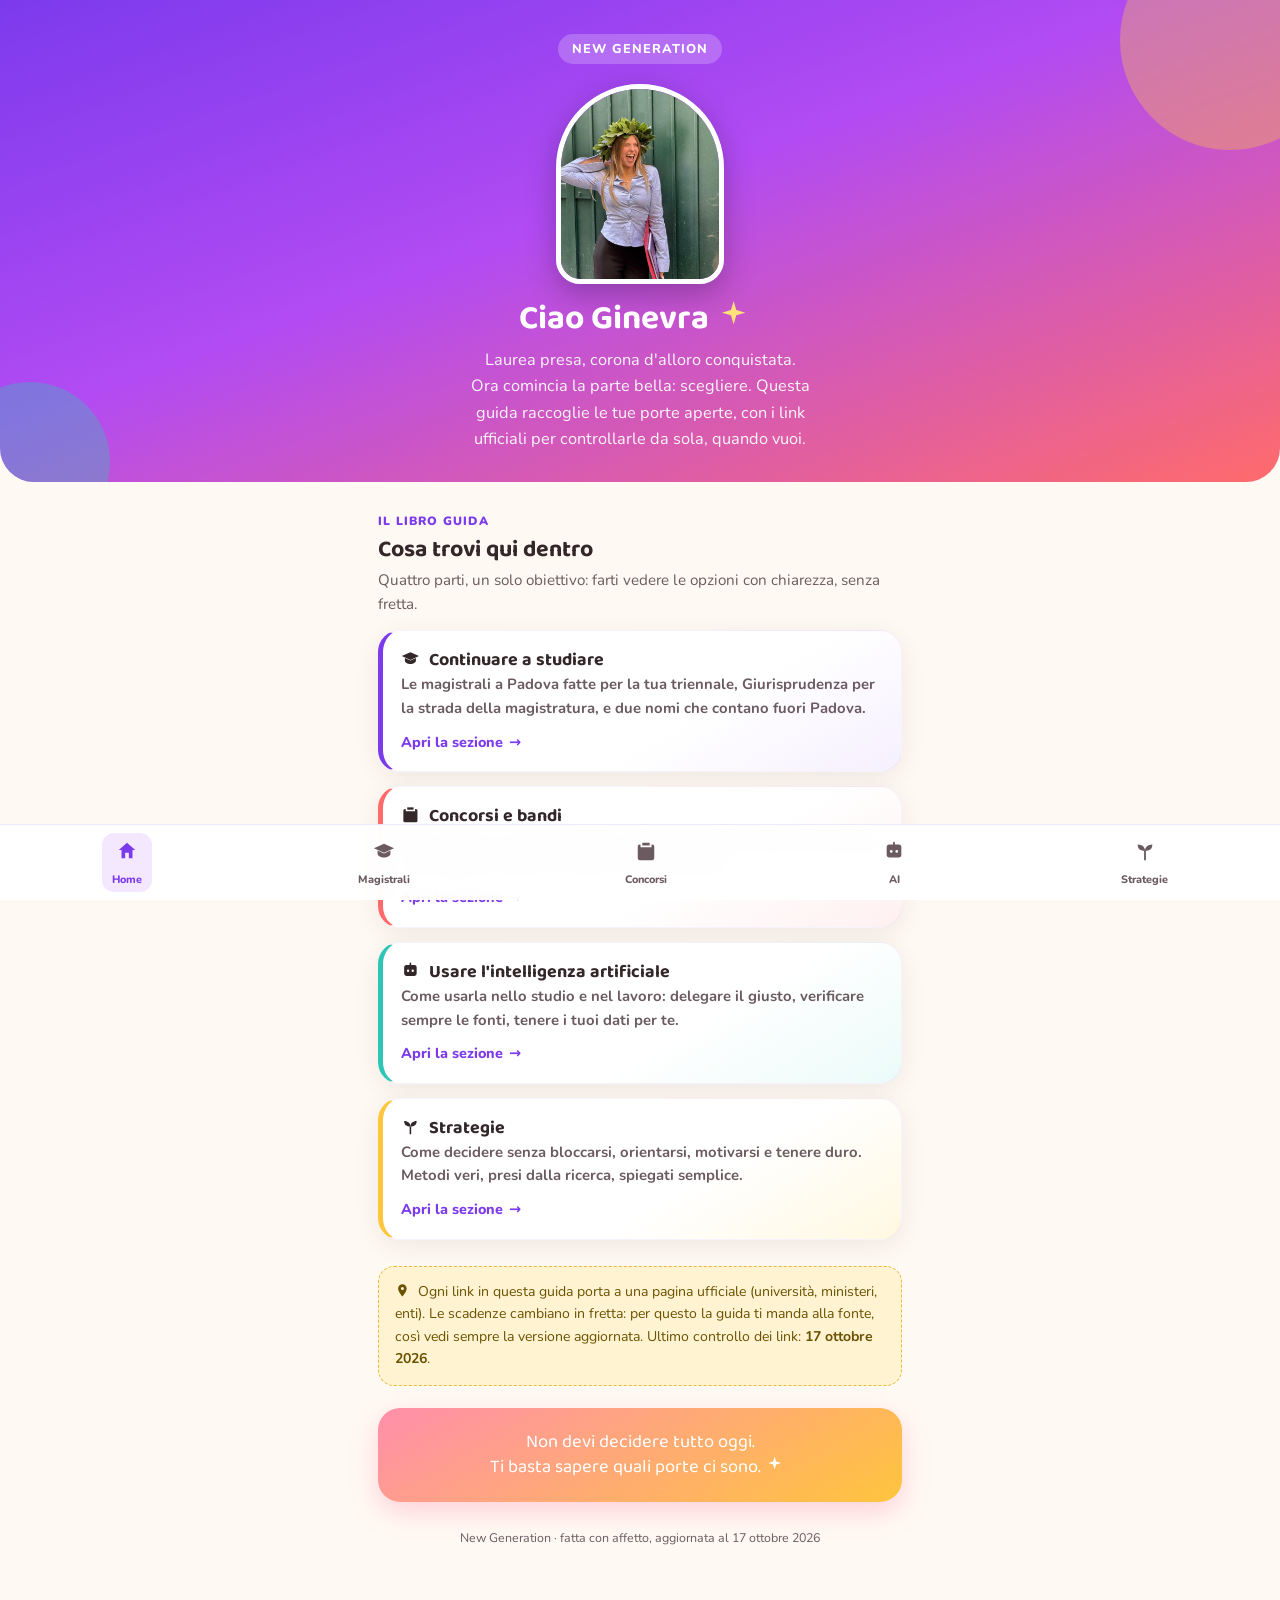
==== index.html @ cd8d8de3 "New Generation: libro guida per Ginevra (6 pagine, foto, audio pensiero di papà)" ====
<!DOCTYPE html>
<html lang="it">
<head>
<meta charset="UTF-8">
<meta name="viewport" content="width=device-width, initial-scale=1.0">
<title>New Generation · La guida di Ginevra</title>
<link rel="preconnect" href="https://fonts.googleapis.com">
<link rel="preconnect" href="https://fonts.gstatic.com" crossorigin>
<link href="https://fonts.googleapis.com/css2?family=Baloo+2:wght@600;700;800&family=Nunito:wght@400;700;800;900&display=swap" rel="stylesheet">
<link rel="stylesheet" href="styles.css">
</head>
<body>

<header class="hero">
  <span class="badge">New Generation</span>
  <img class="hero-photo" src="assets/ginevra.jpg" alt="Ginevra con la corona d'alloro il giorno della laurea">
  <h1>Ciao Ginevra <svg class="ic" viewBox="0 0 24 24" fill="currentColor" aria-hidden="true"><path d="M12 2l1.8 6.2L20 10l-6.2 1.8L12 18l-1.8-6.2L4 10l6.2-1.8z"/></svg></h1>
  <p>Laurea presa, corona d'alloro conquistata. Ora comincia la parte bella: scegliere. Questa guida raccoglie le tue porte aperte, con i link ufficiali per controllarle da sola, quando vuoi.</p>
</header>

<main class="wrap">

  <section>
    <span class="kicker">Il libro guida</span>
    <h2 class="sec-title">Cosa trovi qui dentro</h2>
    <p class="sec-sub">Quattro parti, un solo obiettivo: farti vedere le opzioni con chiarezza, senza fretta.</p>

    <a class="card accent" href="magistrali.html" style="display:block;text-decoration:none;color:inherit">
      <h3><svg class="ic" viewBox="0 0 24 24" fill="currentColor" aria-hidden="true"><path d="M12 4L1 9l11 5 11-5-11-5z"/><path d="M5 11.5v3.7c0 1.9 3.4 3.8 7 3.8s7-1.9 7-3.8v-3.7l-7 3.2-7-3.2z"/></svg> Continuare a studiare</h3>
      <p>Le magistrali a Padova fatte per la tua triennale, Giurisprudenza per la strada della magistratura, e due nomi che contano fuori Padova.</p>
      <span class="cta">Apri la sezione</span>
    </a>

    <a class="card accent-coral" href="bandi.html" style="display:block;text-decoration:none;color:inherit">
      <h3><svg class="ic" viewBox="0 0 24 24" fill="currentColor" aria-hidden="true"><path d="M8 3h8v3H8z"/><path d="M6 5H5a2 2 0 00-2 2v13a2 2 0 002 2h14a2 2 0 002-2V7a2 2 0 00-2-2h-1v3H6V5z"/></svg> Concorsi e bandi</h3>
      <p>Dove escono i concorsi pubblici, divisi per gruppi: Stato, enti vicino a casa, agenzie, banche, Europa e multinazionali.</p>
      <span class="cta">Apri la sezione</span>
    </a>

    <a class="card accent-teal" href="ai.html" style="display:block;text-decoration:none;color:inherit">
      <h3><svg class="ic" viewBox="0 0 24 24" fill="currentColor" aria-hidden="true"><path d="M12 2a1 1 0 011 1v2h4a3 3 0 013 3v8a3 3 0 01-3 3H7a3 3 0 01-3-3V8a3 3 0 013-3h4V3a1 1 0 011-1zM9 11a1.5 1.5 0 100 3 1.5 1.5 0 000-3zm6 0a1.5 1.5 0 100 3 1.5 1.5 0 000-3zM9 16h6v2H9z"/></svg> Usare l'intelligenza artificiale</h3>
      <p>Come usarla nello studio e nel lavoro: delegare il giusto, verificare sempre le fonti, tenere i tuoi dati per te.</p>
      <span class="cta">Apri la sezione</span>
    </a>

    <a class="card accent-sunny" href="strategie.html" style="display:block;text-decoration:none;color:inherit">
      <h3><svg class="ic" viewBox="0 0 24 24" fill="currentColor" aria-hidden="true"><path d="M11 12h2v10h-2z"/><path d="M12 12C12 8 9 5 4 5c0 5 3 7 8 7z"/><path d="M12 12c0-4 3-7 8-7 0 5-3 7-8 7z"/></svg> Strategie</h3>
      <p>Come decidere senza bloccarsi, orientarsi, motivarsi e tenere duro. Metodi veri, presi dalla ricerca, spiegati semplice.</p>
      <span class="cta">Apri la sezione</span>
    </a>
  </section>

  <div class="note">
    <svg class="ic" viewBox="0 0 24 24" fill="currentColor" aria-hidden="true"><path d="M12 2a7 7 0 017 7c0 5-7 13-7 13S5 14 5 9a7 7 0 017-7zm0 9.5A2.5 2.5 0 1012 6.5a2.5 2.5 0 000 5z"/></svg> Ogni link in questa guida porta a una pagina ufficiale (università, ministeri, enti). Le scadenze cambiano in fretta: per questo la guida ti manda alla fonte, così vedi sempre la versione aggiornata. Ultimo controllo dei link: <b>17 ottobre 2026</b>.
  </div>

  <div class="warmstrip">
    <p>Non devi decidere tutto oggi.<br>Ti basta sapere quali porte ci sono. <svg class="ic" viewBox="0 0 24 24" fill="currentColor" aria-hidden="true"><path d="M12 2l1.8 6.2L20 10l-6.2 1.8L12 18l-1.8-6.2L4 10l6.2-1.8z"/></svg></p>
  </div>

  <p class="foot">New Generation · fatta con affetto, aggiornata al 17 ottobre 2026</p>
</main>

<nav class="tabbar">
  <a href="index.html" class="active"><span class="ico"><svg class="ic navic" viewBox="0 0 24 24" fill="currentColor" aria-hidden="true"><path d="M12 3l9 8h-3v9h-4v-6h-4v6H6v-9H3z"/></svg></span>Home</a>
  <a href="magistrali.html"><span class="ico"><svg class="ic navic" viewBox="0 0 24 24" fill="currentColor" aria-hidden="true"><path d="M12 4L1 9l11 5 11-5-11-5z"/><path d="M5 11.5v3.7c0 1.9 3.4 3.8 7 3.8s7-1.9 7-3.8v-3.7l-7 3.2-7-3.2z"/></svg></span>Magistrali</a>
  <a href="bandi.html"><span class="ico"><svg class="ic navic" viewBox="0 0 24 24" fill="currentColor" aria-hidden="true"><path d="M8 3h8v3H8z"/><path d="M6 5H5a2 2 0 00-2 2v13a2 2 0 002 2h14a2 2 0 002-2V7a2 2 0 00-2-2h-1v3H6V5z"/></svg></span>Concorsi</a>
  <a href="ai.html"><span class="ico"><svg class="ic navic" viewBox="0 0 24 24" fill="currentColor" aria-hidden="true"><path d="M12 2a1 1 0 011 1v2h4a3 3 0 013 3v8a3 3 0 01-3 3H7a3 3 0 01-3-3V8a3 3 0 013-3h4V3a1 1 0 011-1zM9 11a1.5 1.5 0 100 3 1.5 1.5 0 000-3zm6 0a1.5 1.5 0 100 3 1.5 1.5 0 000-3zM9 16h6v2H9z"/></svg></span>AI</a>
  <a href="strategie.html"><span class="ico"><svg class="ic navic" viewBox="0 0 24 24" fill="currentColor" aria-hidden="true"><path d="M11 12h2v10h-2z"/><path d="M12 12C12 8 9 5 4 5c0 5 3 7 8 7z"/><path d="M12 12c0-4 3-7 8-7 0 5-3 7-8 7z"/></svg></span>Strategie</a>
</nav>

</body>
</html>
---- styles.css ----
:root{
  --cream:#FFF9F3;
  --ink:#33272A;
  --ink-soft:#6B5B60;
  --violet:#7C3AED;
  --violet-deep:#5B21B6;
  --coral:#FF6B6B;
  --sunny:#FFC53D;
  --teal:#2EC4B6;
  --pink:#FF8FAB;
  --card:#FFFFFF;
  --radius:22px;
  --shadow:0 6px 24px rgba(51,39,42,.08);
}
*{box-sizing:border-box;margin:0;padding:0}
html{scroll-behavior:smooth}
body{
  font-family:'Nunito',system-ui,-apple-system,sans-serif;
  background:var(--cream);
  color:var(--ink);
  line-height:1.6;
  padding-bottom:84px;
}
h1,h2,h3,.font-display{font-family:'Baloo 2','Nunito',system-ui,sans-serif;line-height:1.15}
a{color:var(--violet);text-decoration:none;font-weight:700}
.wrap{max-width:560px;margin:0 auto;padding:0 18px}

/* ---------- hero ---------- */
.hero{
  background:linear-gradient(160deg,#7C3AED 0%,#B24BF3 45%,#FF6B6B 100%);
  border-radius:0 0 34px 34px;
  padding:34px 18px 30px;
  text-align:center;
  color:#fff;
  position:relative;
  overflow:hidden;
}
.hero::before{content:"";position:absolute;width:220px;height:220px;border-radius:50%;background:rgba(255,197,61,.35);top:-70px;right:-60px}
.hero::after{content:"";position:absolute;width:160px;height:160px;border-radius:50%;background:rgba(46,196,182,.35);bottom:-60px;left:-50px}
.hero .badge{
  display:inline-block;background:rgba(255,255,255,.22);backdrop-filter:blur(4px);
  padding:5px 14px;border-radius:999px;font-size:.8rem;font-weight:800;letter-spacing:.08em;text-transform:uppercase;
}
.hero-photo{
  width:168px;height:200px;object-fit:cover;object-position:center 20%;
  border-radius:90px 90px 26px 26px;
  border:5px solid #fff;box-shadow:0 10px 30px rgba(0,0,0,.25);
  margin:20px auto 14px;display:block;position:relative;z-index:2;
}
.hero h1{font-size:2.1rem;position:relative;z-index:2}
.hero p{position:relative;z-index:2;opacity:.95;max-width:340px;margin:8px auto 0;font-size:1.02rem}

/* ---------- generic ---------- */
.page-head{
  background:linear-gradient(160deg,#7C3AED 0%,#B24BF3 55%,#FF8FAB 100%);
  border-radius:0 0 34px 34px;padding:30px 18px 26px;color:#fff;text-align:center;
}
.page-head h1{font-size:1.8rem}
.page-head p{opacity:.95;max-width:360px;margin:8px auto 0}
section{margin:26px 0}
.kicker{
  display:inline-block;font-size:.75rem;font-weight:900;letter-spacing:.1em;text-transform:uppercase;
  color:var(--violet);margin-bottom:6px;
}
h2.sec-title{font-size:1.45rem;margin-bottom:4px}
.sec-sub{color:var(--ink-soft);font-size:.95rem;margin-bottom:14px}

.card{
  background:var(--card);border-radius:var(--radius);box-shadow:var(--shadow);
  padding:18px 18px 16px;margin-bottom:14px;border:1px solid rgba(124,58,237,.06);
}
.card h3{font-size:1.12rem;margin-bottom:2px}
.card .tags{margin:6px 0 8px}
.tag{
  display:inline-block;font-size:.72rem;font-weight:800;padding:3px 10px;border-radius:999px;margin:0 5px 5px 0;
  background:#F3E8FF;color:var(--violet-deep);
}
.tag.green{background:#D9F7F4;color:#0E7C72}
.tag.yellow{background:#FFF3D1;color:#946200}
.tag.red{background:#FFE4E6;color:#C2334D}
.card p{font-size:.93rem;color:var(--ink-soft)}
.card .cta{
  display:inline-flex;align-items:center;gap:6px;margin-top:10px;
  font-size:.9rem;font-weight:800;color:var(--violet);
}
.card .cta::after{content:"→"}
.card.accent{background:linear-gradient(150deg,#fff 60%,#F6F0FF 100%);border-left:5px solid var(--violet)}
.card.accent-coral{background:linear-gradient(150deg,#fff 60%,#FFF0F0 100%);border-left:5px solid var(--coral)}
.card.accent-teal{background:linear-gradient(150deg,#fff 60%,#EBFBF9 100%);border-left:5px solid var(--teal)}
.card.accent-sunny{background:linear-gradient(150deg,#fff 60%,#FFF8E1 100%);border-left:5px solid var(--sunny)}

.bigcard{
  border-radius:var(--radius);padding:22px 20px;margin-bottom:14px;color:#fff;
  background:linear-gradient(150deg,#5B21B6,#7C3AED);box-shadow:0 10px 30px rgba(124,58,237,.28);
}
.bigcard h3{font-size:1.3rem;margin-bottom:6px}
.bigcard p{opacity:.95;font-size:.95rem}
.bigcard .tags .tag{background:rgba(255,255,255,.2);color:#fff}
.bigcard a{color:var(--sunny)}
.bigcard.coral{background:linear-gradient(150deg,#F43F5E,#FF6B6B)}
.bigcard.teal{background:linear-gradient(150deg,#0E9C8F,#2EC4B6)}

.steps{counter-reset:step;margin-top:8px}
.step{display:flex;gap:12px;margin-bottom:12px;align-items:flex-start}
.step .n{
  counter-increment:step;flex:0 0 34px;height:34px;border-radius:12px;
  display:flex;align-items:center;justify-content:center;font-family:'Baloo 2';font-weight:800;
  background:#F3E8FF;color:var(--violet-deep);
}
.step .n::before{content:counter(step)}
.step p{font-size:.93rem;color:var(--ink-soft)}
.step p b{color:var(--ink)}

.note{
  background:#FFF3D1;border-radius:16px;padding:14px 16px;font-size:.88rem;color:#6B5200;
  border:1px dashed #E8B93B;margin:18px 0;
}
.warmstrip{
  background:linear-gradient(150deg,#FF8FAB,#FFC53D);border-radius:var(--radius);
  padding:22px 20px;color:#fff;text-align:center;box-shadow:0 10px 26px rgba(255,139,171,.35);margin:22px 0 8px;
}
.warmstrip p{font-family:'Baloo 2';font-size:1.15rem;line-height:1.35}
.foot{text-align:center;color:var(--ink-soft);font-size:.78rem;margin:26px 0 6px}

/* ---------- bottom nav ---------- */
.tabbar{
  position:fixed;left:0;right:0;bottom:0;z-index:50;
  background:rgba(255,255,255,.94);backdrop-filter:blur(10px);
  border-top:1px solid rgba(124,58,237,.12);
  display:flex;justify-content:space-around;padding:8px 4px calc(8px + env(safe-area-inset-bottom));
}
.tabbar a{
  display:flex;flex-direction:column;align-items:center;gap:2px;
  font-size:.68rem;font-weight:800;color:var(--ink-soft);text-decoration:none;padding:4px 10px;border-radius:12px;
}
.tabbar a .ico{font-size:1.25rem}
.tabbar a.active{color:var(--violet);background:#F3E8FF}

.ic{width:1.05em;height:1.05em;display:inline-block;vertical-align:-0.15em;margin-right:.3em}
.navic{width:22px;height:22px;margin:0}
.hero h1 .ic, .page-head h1 .ic{color:#FFE27A}
.bigcard h3 .ic{color:var(--sunny)}

.letter{
  background:#FFFDF6;border:1px solid #F0E3C0;border-radius:var(--radius);
  box-shadow:var(--shadow);padding:24px 20px;margin-bottom:14px;position:relative;
}
.letter::before{content:"";position:absolute;left:0;top:18px;bottom:18px;width:4px;border-radius:4px;background:linear-gradient(180deg,var(--coral),var(--sunny))}
.letter p{font-size:.97rem;color:#4A3F43;margin-bottom:14px}
.letter p:last-child{margin-bottom:0}
.letter .firma{font-family:'Baloo 2';font-size:1.2rem;color:var(--coral);text-align:right;margin-top:4px}
.audiocard{
  background:linear-gradient(150deg,#5B21B6,#B24BF3);border-radius:var(--radius);
  padding:18px;color:#fff;box-shadow:0 10px 26px rgba(124,58,237,.28);margin-bottom:16px;
}
.audiocard h3{font-size:1.1rem;margin-bottom:4px}
.audiocard p{opacity:.9;font-size:.88rem;margin-bottom:10px}
.audiocard audio{width:100%;border-radius:12px}
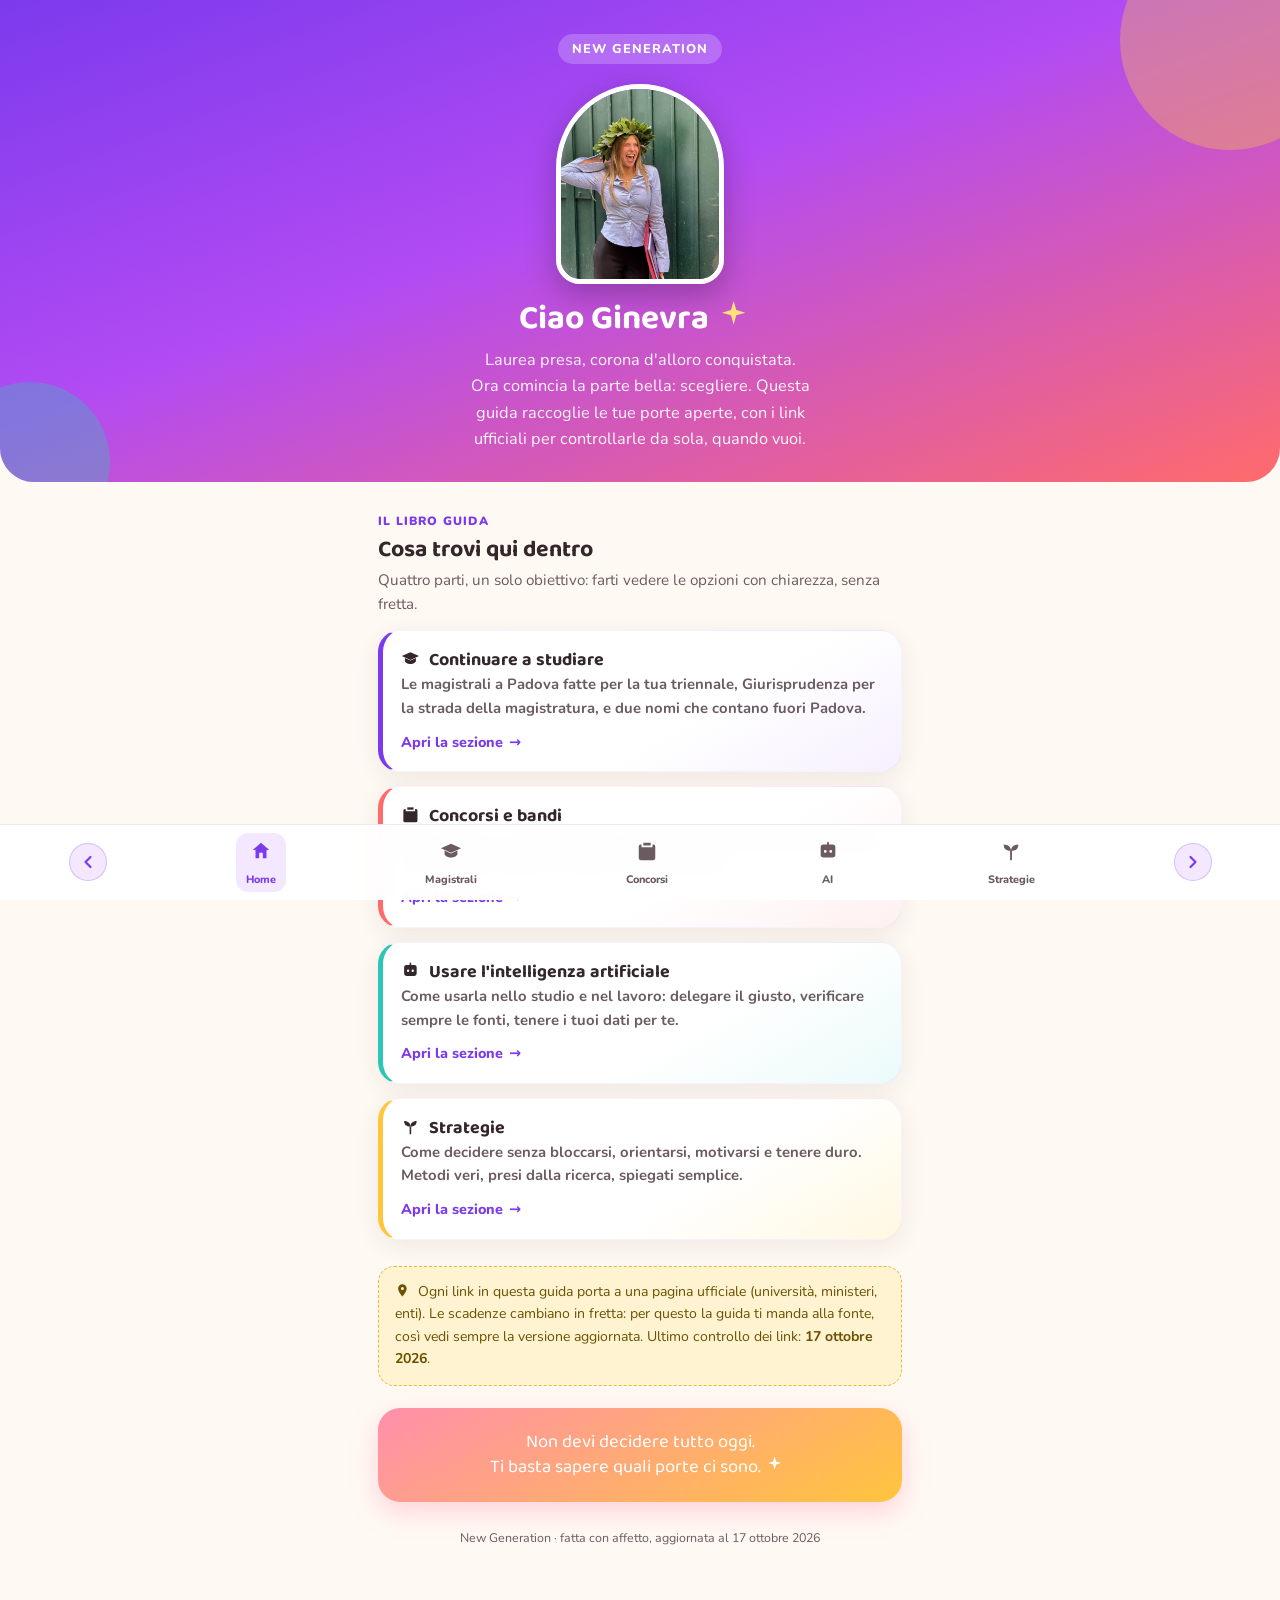
==== commit e4fd93dd: "Frecce Indietro/Avanti nella barra in basso (come forzaquotidiana, stile New Generation)" ====
--- a/index.html
+++ b/index.html
@@ -8,6 +8,7 @@
 <link rel="preconnect" href="https://fonts.gstatic.com" crossorigin>
 <link href="https://fonts.googleapis.com/css2?family=Baloo+2:wght@600;700;800&family=Nunito:wght@400;700;800;900&display=swap" rel="stylesheet">
 <link rel="stylesheet" href="styles.css">
+<script src="nav.js" defer></script>
 </head>
 <body>
 
--- a/styles.css
+++ b/styles.css
@@ -156,3 +156,12 @@
 .audiocard h3{font-size:1.1rem;margin-bottom:4px}
 .audiocard p{opacity:.9;font-size:.88rem;margin-bottom:10px}
 .audiocard audio{width:100%;border-radius:12px}
+
+/* ---------- frecce indietro/avanti (stesso sistema di forzaquotidiana, stile New Generation) ---------- */
+.tabbar .ng-navarrow{
+  flex:0 0 auto;align-self:center;width:38px;height:38px;border-radius:999px;
+  border:1px solid rgba(124,58,237,.25);background:#F3E8FF;color:var(--violet);
+  cursor:pointer;display:flex;align-items:center;justify-content:center;padding:0;font-family:inherit;
+}
+.tabbar .ng-navarrow:active{background:#E5D4FF}
+.tabbar .ng-navarrow svg{width:20px;height:20px}
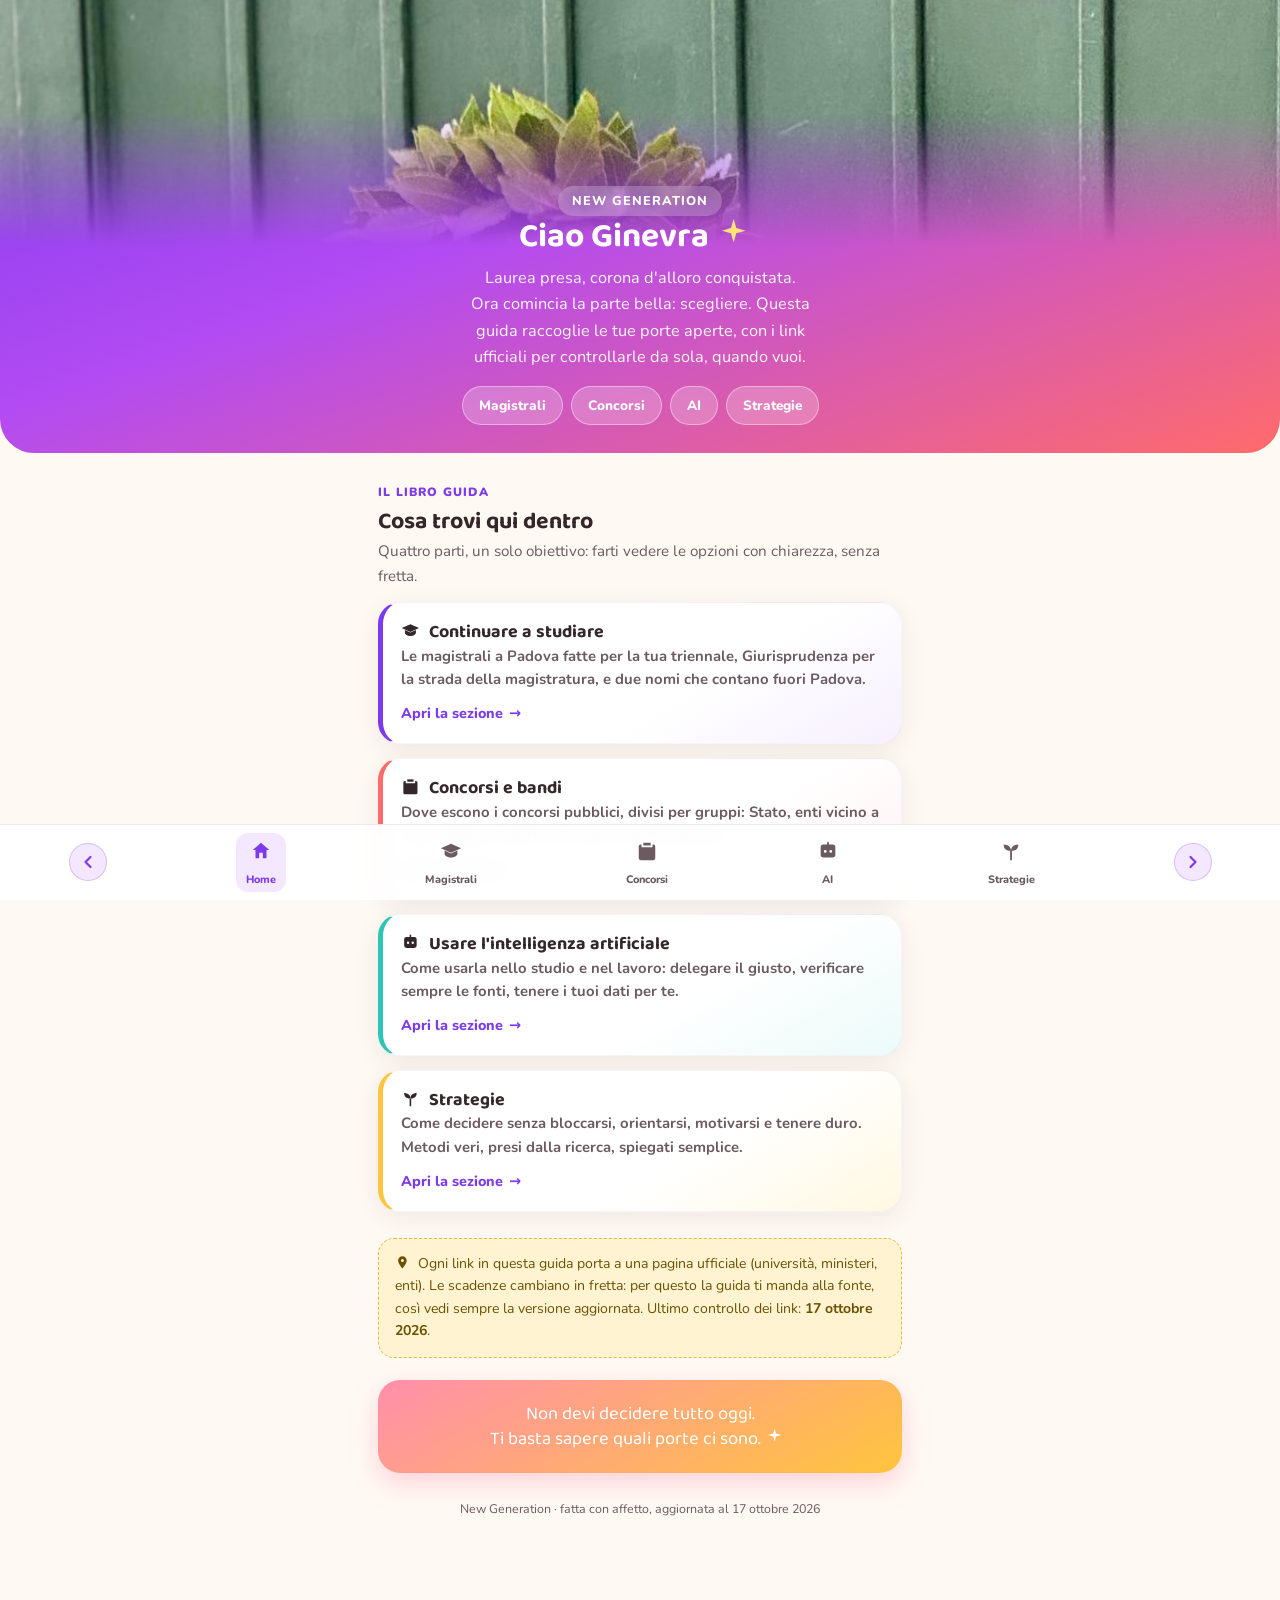
==== commit 445f4964: "Home: foto di Ginevra sfumata nel gradiente + menu diretto alle sezioni" ====
--- a/index.html
+++ b/index.html
@@ -12,11 +12,19 @@
 </head>
 <body>
 
-<header class="hero">
-  <span class="badge">New Generation</span>
+<header class="hero hero-v2">
   <img class="hero-photo" src="assets/ginevra.jpg" alt="Ginevra con la corona d'alloro il giorno della laurea">
-  <h1>Ciao Ginevra <svg class="ic" viewBox="0 0 24 24" fill="currentColor" aria-hidden="true"><path d="M12 2l1.8 6.2L20 10l-6.2 1.8L12 18l-1.8-6.2L4 10l6.2-1.8z"/></svg></h1>
-  <p>Laurea presa, corona d'alloro conquistata. Ora comincia la parte bella: scegliere. Questa guida raccoglie le tue porte aperte, con i link ufficiali per controllarle da sola, quando vuoi.</p>
+  <div class="hero-content">
+    <span class="badge">New Generation</span>
+    <h1>Ciao Ginevra <svg class="ic" viewBox="0 0 24 24" fill="currentColor" aria-hidden="true"><path d="M12 2l1.8 6.2L20 10l-6.2 1.8L12 18l-1.8-6.2L4 10l6.2-1.8z"/></svg></h1>
+    <p>Laurea presa, corona d'alloro conquistata. Ora comincia la parte bella: scegliere. Questa guida raccoglie le tue porte aperte, con i link ufficiali per controllarle da sola, quando vuoi.</p>
+    <nav class="hero-menu" aria-label="Entra nelle sezioni">
+      <a href="magistrali.html">Magistrali</a>
+      <a href="bandi.html">Concorsi</a>
+      <a href="ai.html">AI</a>
+      <a href="strategie.html">Strategie</a>
+    </nav>
+  </div>
 </header>
 
 <main class="wrap">
--- a/styles.css
+++ b/styles.css
@@ -165,3 +165,22 @@
 }
 .tabbar .ng-navarrow:active{background:#E5D4FF}
 .tabbar .ng-navarrow svg{width:20px;height:20px}
+
+/* ---------- hero v2: foto sfumata nel gradiente + menu sezioni (richiesta di Gino, 17 ott 2026) ---------- */
+.hero-v2{padding:0 0 28px;text-align:center}
+.hero-v2 .hero-photo{
+  width:100%;height:250px;object-fit:cover;object-position:center 12%;
+  border:0;border-radius:0;box-shadow:none;margin:0;
+  -webkit-mask-image:linear-gradient(to bottom,#000 45%,transparent 98%);
+  mask-image:linear-gradient(to bottom,#000 45%,transparent 98%);
+}
+.hero-v2 .hero-content{position:relative;z-index:2;margin-top:-64px;padding:0 18px}
+.hero-menu{display:flex;flex-wrap:wrap;gap:8px;justify-content:center;margin-top:16px}
+.hero-menu a{
+  background:rgba(255,255,255,.22);backdrop-filter:blur(4px);-webkit-backdrop-filter:blur(4px);
+  color:#fff;font-weight:800;font-size:.85rem;padding:8px 16px;border-radius:999px;
+  border:1px solid rgba(255,255,255,.4);text-decoration:none;
+}
+.hero-menu a:active{background:rgba(255,255,255,.38)}
+
+.hero-v2::before,.hero-v2::after{display:none}
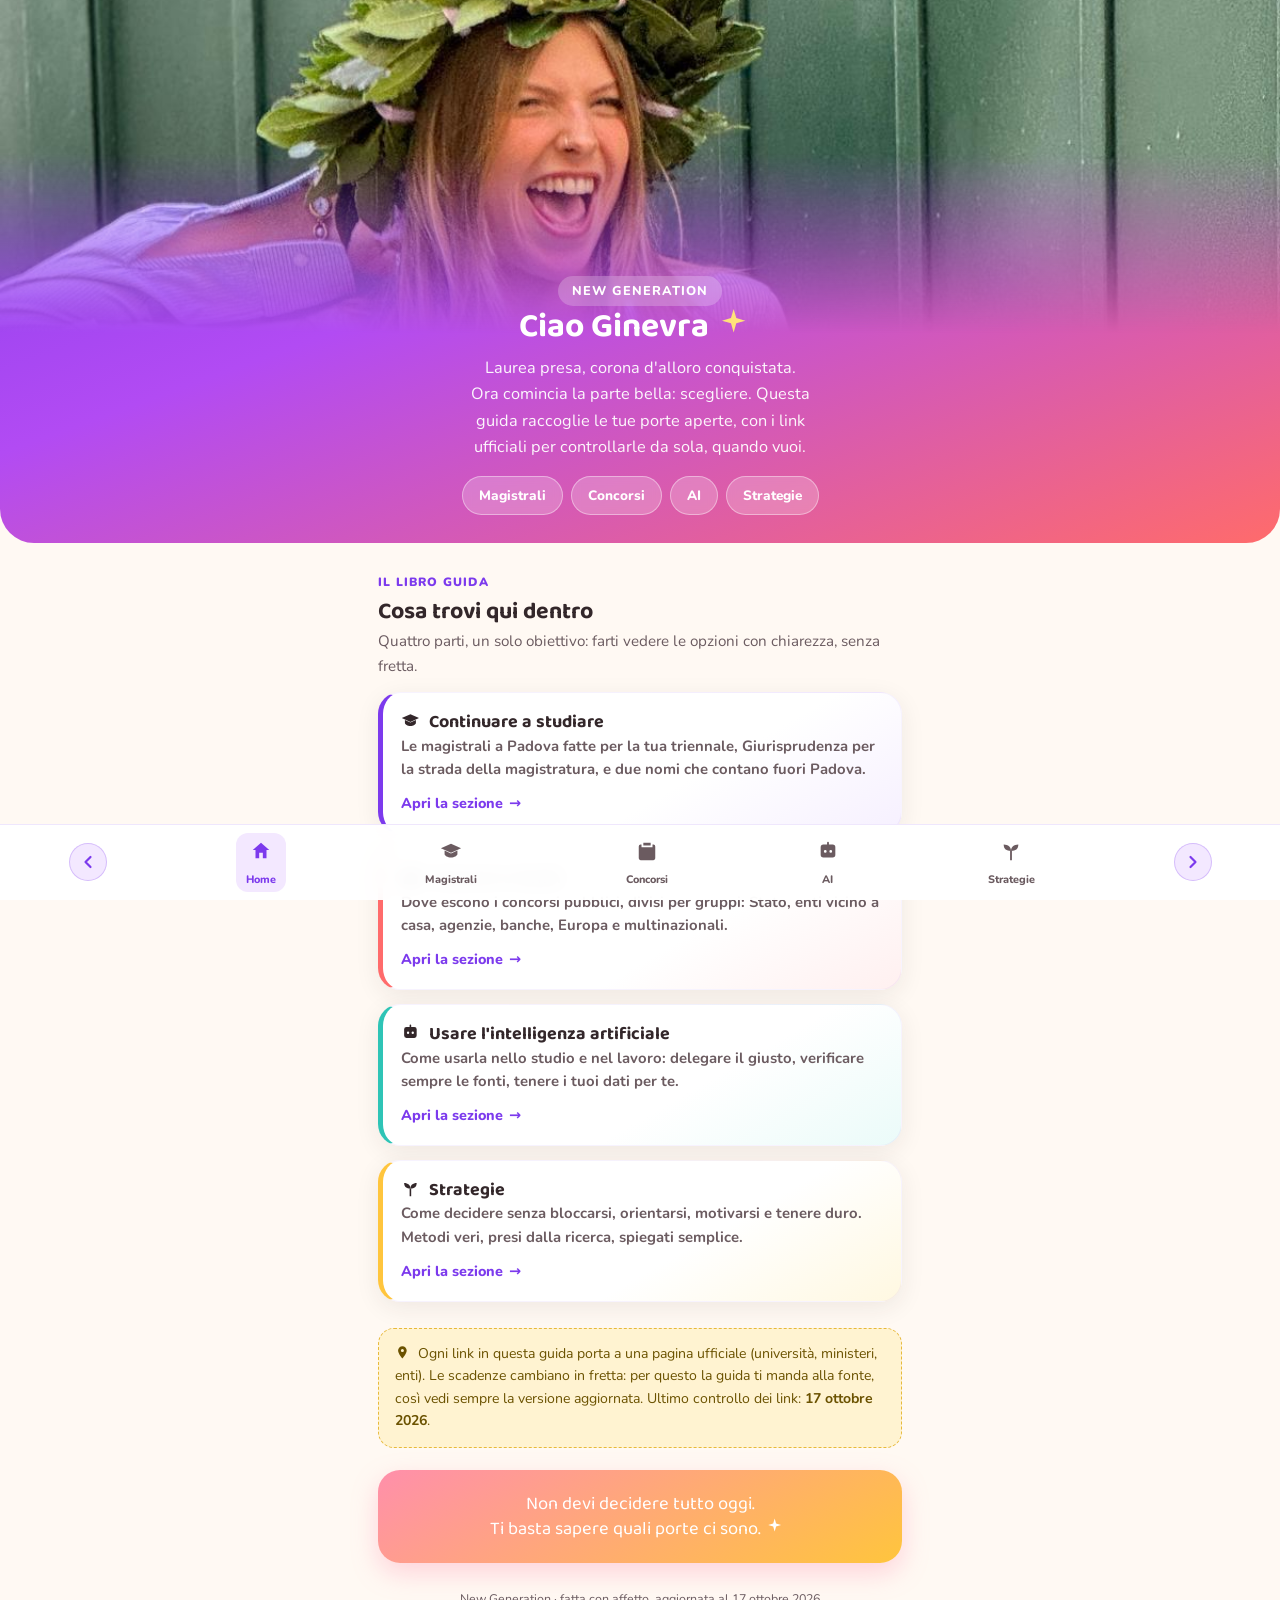
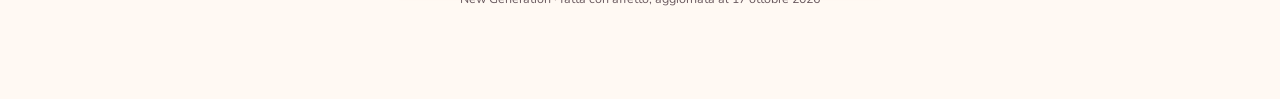
==== commit db369d04: "Home: menu hamburger su telefono, menu visibile su desktop" ====
--- a/index.html
+++ b/index.html
@@ -18,6 +18,7 @@
     <span class="badge">New Generation</span>
     <h1>Ciao Ginevra <svg class="ic" viewBox="0 0 24 24" fill="currentColor" aria-hidden="true"><path d="M12 2l1.8 6.2L20 10l-6.2 1.8L12 18l-1.8-6.2L4 10l6.2-1.8z"/></svg></h1>
     <p>Laurea presa, corona d'alloro conquistata. Ora comincia la parte bella: scegliere. Questa guida raccoglie le tue porte aperte, con i link ufficiali per controllarle da sola, quando vuoi.</p>
+    <button class="hero-burger" type="button" aria-label="Apri il menu" aria-expanded="false"><span></span><span></span><span></span></button>
     <nav class="hero-menu" aria-label="Entra nelle sezioni">
       <a href="magistrali.html">Magistrali</a>
       <a href="bandi.html">Concorsi</a>
--- a/styles.css
+++ b/styles.css
@@ -184,3 +184,21 @@
 .hero-menu a:active{background:rgba(255,255,255,.38)}
 
 .hero-v2::before,.hero-v2::after{display:none}
+
+/* ---------- menu hamburger: mobile chiuso, desktop aperto (richiesta di Gino, 17 ott 2026) ---------- */
+.hero-v2 .hero-burger{
+  position:absolute;top:14px;right:14px;z-index:3;width:44px;height:44px;border-radius:999px;
+  background:rgba(255,255,255,.22);backdrop-filter:blur(4px);-webkit-backdrop-filter:blur(4px);
+  border:1px solid rgba(255,255,255,.4);cursor:pointer;display:flex;flex-direction:column;
+  align-items:center;justify-content:center;gap:5px;padding:0;
+}
+.hero-v2 .hero-burger span{display:block;width:20px;height:2.6px;border-radius:2px;background:#fff}
+.hero-v2 .hero-menu{display:none}
+.hero-v2 .hero-menu.open{display:flex}
+@media (min-width:900px){
+  .hero-v2 .hero-burger{display:none}
+  .hero-v2 .hero-menu{display:flex}
+}
+@media (min-width:900px){
+  .hero-v2 .hero-photo{height:340px;object-position:center 28%}
+}
